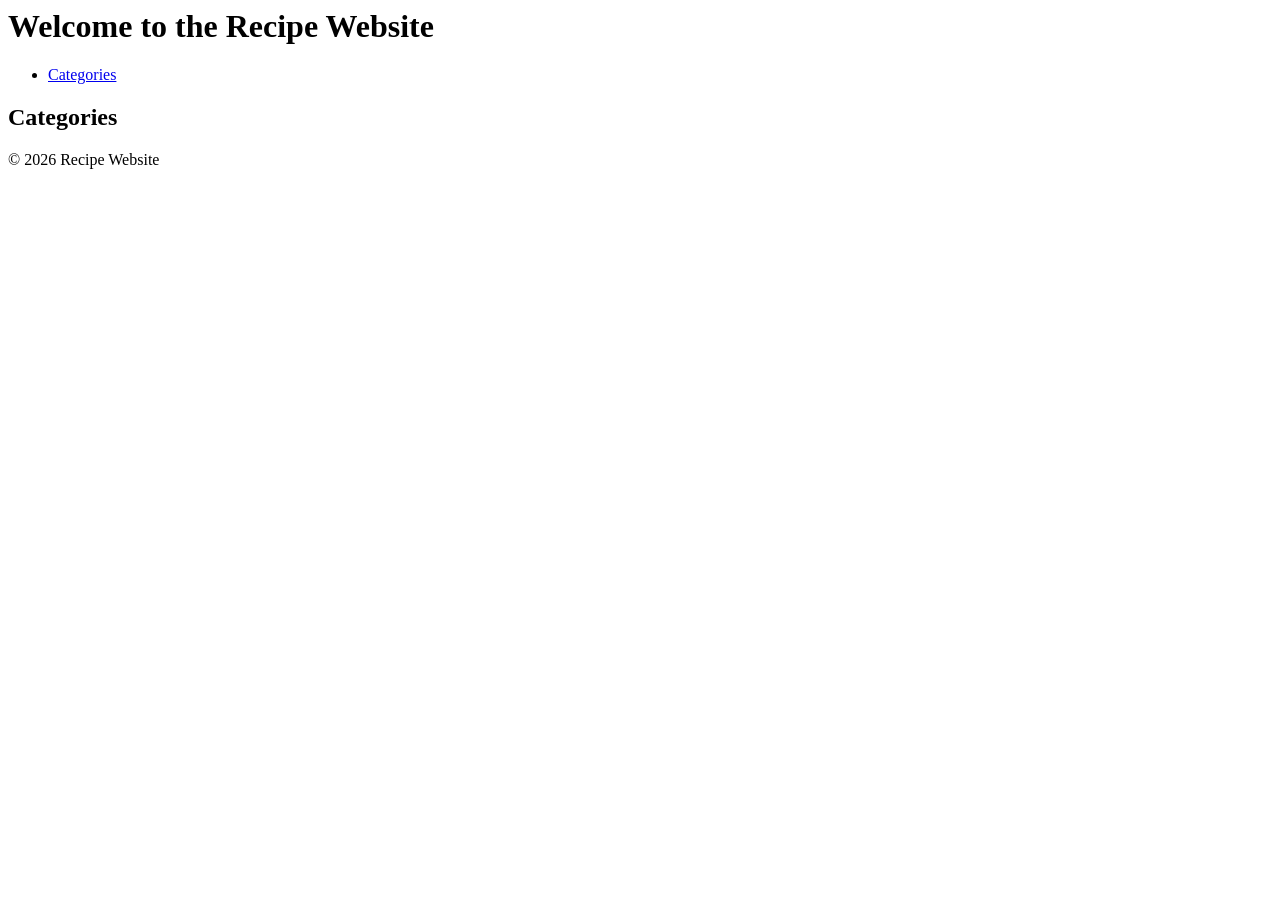
==== index.html @ 7c6abc3e "Add index.html file with basic structure for Recipe Website" ====
<html>
  <head>
    <title>Recipe Website</title>
    <link rel="stylesheet" type="text/css" href="style.css">
  </head>
  <body>
    <header>
      <h1>Welcome to the Recipe Website</h1>
      <ul>
        <li><a href="#categories">Categories</a></li>
      </ul>
    </header>
    <main>
      <div id="categories">
        <h2>Categories</h2>
        <ul id="category-list">
        </ul>
      </div>
      <div id="recipes">
      </div>
    </main>
    <footer>
      <p>&copy; 2026 Recipe Website</p>
    </footer>
    <script src="app.js"></script>
  </body>
</html>
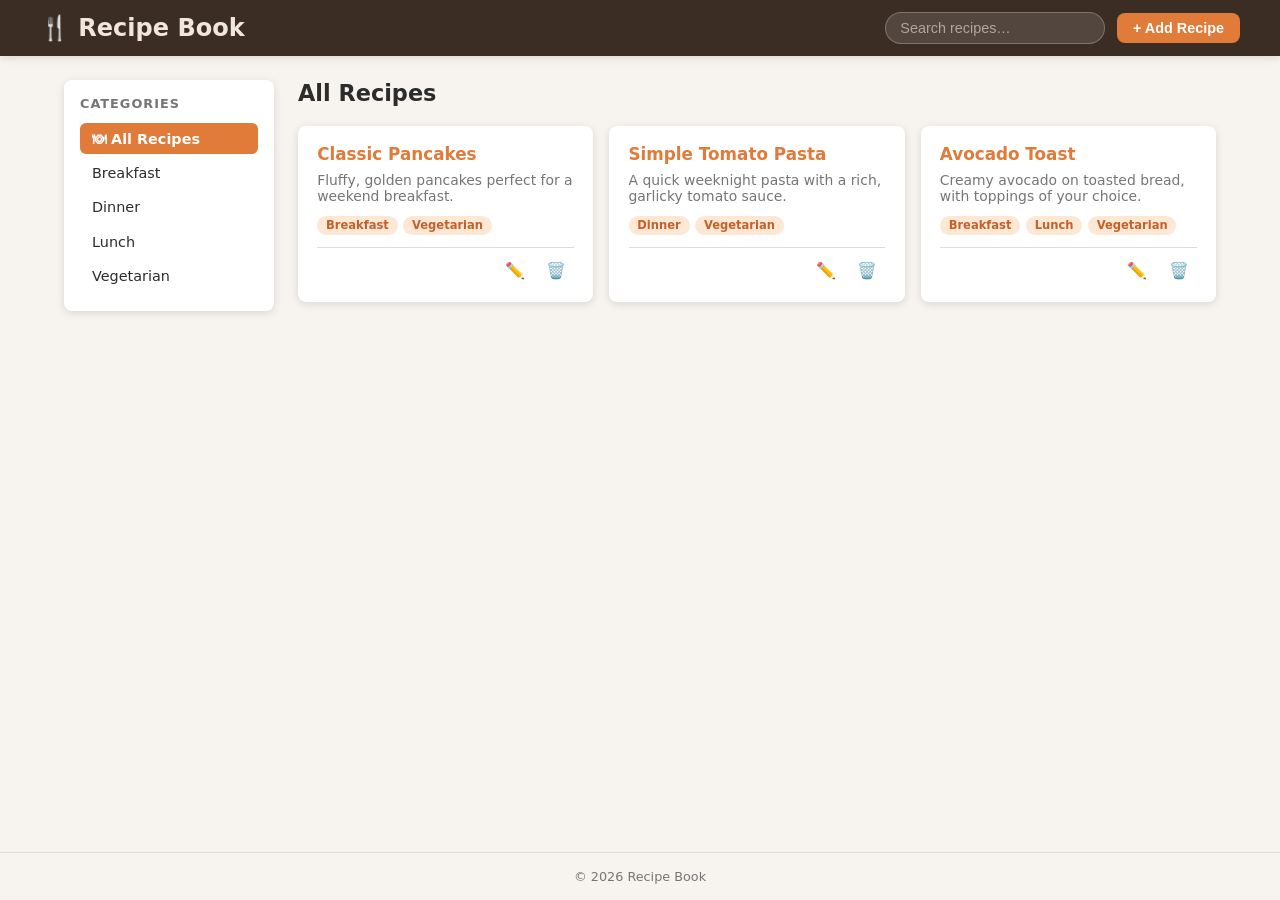
==== commit 94882068: "Implement recipe website with CRUD, categories, search, and local storage Co-authored-by: victormara" ====
--- a/index.html
+++ b/index.html
@@ -1,27 +1,108 @@
-<html>
+<!DOCTYPE html>
+<html lang="en">
   <head>
+    <meta charset="UTF-8" />
+    <meta name="viewport" content="width=device-width, initial-scale=1.0" />
     <title>Recipe Website</title>
-    <link rel="stylesheet" type="text/css" href="style.css">
+    <link rel="stylesheet" type="text/css" href="style.css" />
   </head>
   <body>
     <header>
-      <h1>Welcome to the Recipe Website</h1>
-      <ul>
-        <li><a href="#categories">Categories</a></li>
-      </ul>
+      <div class="header-content">
+        <h1>🍴 Recipe Book</h1>
+        <div class="header-actions">
+          <div class="search-wrapper">
+            <input
+              type="search"
+              id="search-input"
+              placeholder="Search recipes…"
+              aria-label="Search recipes"
+            />
+          </div>
+          <button id="btn-add-recipe" class="btn btn-primary">+ Add Recipe</button>
+        </div>
+      </div>
     </header>
-    <main>
-      <div id="categories">
+
+    <div class="layout">
+      <!-- Sidebar: categories -->
+      <aside id="sidebar">
         <h2>Categories</h2>
-        <ul id="category-list">
-        </ul>
+        <ul id="category-list" role="list"></ul>
+      </aside>
+
+      <!-- Main content area -->
+      <main id="main-content">
+        <!-- Recipe list view -->
+        <section id="view-list" class="view active">
+          <div class="view-header">
+            <h2 id="list-heading">All Recipes</h2>
+          </div>
+          <div id="recipe-cards" class="recipe-grid"></div>
+          <p id="no-recipes-msg" class="empty-msg hidden">No recipes found.</p>
+        </section>
+
+        <!-- Recipe detail view -->
+        <section id="view-detail" class="view hidden">
+          <button class="btn btn-back" id="btn-back">← Back</button>
+          <article id="recipe-detail"></article>
+        </section>
+      </main>
+    </div>
+
+    <!-- Add / Edit Recipe Modal -->
+    <div id="modal-overlay" class="modal-overlay hidden" role="dialog" aria-modal="true" aria-labelledby="modal-title">
+      <div class="modal">
+        <h2 id="modal-title">Add Recipe</h2>
+        <form id="recipe-form" novalidate>
+          <input type="hidden" id="form-id" />
+
+          <label for="form-title">Title <span class="required">*</span></label>
+          <input type="text" id="form-title" placeholder="Recipe title" required />
+
+          <label for="form-description">Description</label>
+          <textarea id="form-description" rows="3" placeholder="A short description of the recipe"></textarea>
+
+          <label for="form-categories">Categories <span class="required">*</span> <small>(comma-separated)</small></label>
+          <input type="text" id="form-categories" placeholder="e.g. Breakfast, Vegetarian" required />
+
+          <label>Ingredients <span class="required">*</span></label>
+          <div id="ingredients-list" class="dynamic-list"></div>
+          <button type="button" class="btn btn-secondary" id="btn-add-ingredient">+ Add Ingredient</button>
+
+          <label>Steps <span class="required">*</span></label>
+          <div id="steps-list" class="dynamic-list"></div>
+          <button type="button" class="btn btn-secondary" id="btn-add-step">+ Add Step</button>
+
+          <label>Links <small>(optional)</small></label>
+          <div id="links-list" class="dynamic-list"></div>
+          <button type="button" class="btn btn-secondary" id="btn-add-link">+ Add Link</button>
+
+          <p id="form-error" class="form-error hidden" role="alert"></p>
+          <div class="form-actions">
+            <button type="submit" class="btn btn-primary" id="btn-save">Save Recipe</button>
+            <button type="button" class="btn btn-ghost" id="btn-cancel">Cancel</button>
+          </div>
+        </form>
       </div>
-      <div id="recipes">
+    </div>
+
+    <!-- Delete confirmation modal -->
+    <div id="delete-overlay" class="modal-overlay hidden" role="dialog" aria-modal="true" aria-labelledby="delete-title">
+      <div class="modal modal-sm">
+        <h2 id="delete-title">Delete Recipe</h2>
+        <p>Are you sure you want to delete <strong id="delete-recipe-name"></strong>? This cannot be undone.</p>
+        <div class="form-actions">
+          <button class="btn btn-danger" id="btn-confirm-delete">Delete</button>
+          <button class="btn btn-ghost" id="btn-cancel-delete">Cancel</button>
+        </div>
       </div>
-    </main>
+    </div>
+
     <footer>
-      <p>&copy; 2026 Recipe Website</p>
+      <p>&copy; 2026 Recipe Book</p>
     </footer>
+
     <script src="app.js"></script>
   </body>
 </html>
--- a/style.css
+++ b/style.css
@@ -0,0 +1,402 @@
+/* ── Reset & base ─────────────────────────────────── */
+*, *::before, *::after { box-sizing: border-box; margin: 0; padding: 0; }
+
+:root {
+  --clr-primary:    #e07b39;
+  --clr-primary-dk: #c4612a;
+  --clr-danger:     #d9534f;
+  --clr-danger-dk:  #b52b27;
+  --clr-surface:    #ffffff;
+  --clr-bg:         #f7f4f0;
+  --clr-sidebar:    #3b2d24;
+  --clr-sidebar-tx: #f0e6db;
+  --clr-text:       #2c2c2c;
+  --clr-muted:      #757575;
+  --clr-border:     #ddd;
+  --radius:         8px;
+  --shadow:         0 2px 8px rgba(0,0,0,.12);
+  --transition:     .18s ease;
+}
+
+html { scroll-behavior: smooth; }
+
+body {
+  font-family: 'Segoe UI', system-ui, -apple-system, sans-serif;
+  background: var(--clr-bg);
+  color: var(--clr-text);
+  min-height: 100vh;
+  display: flex;
+  flex-direction: column;
+}
+
+/* ── Header ───────────────────────────────────────── */
+header {
+  background: var(--clr-sidebar);
+  color: var(--clr-sidebar-tx);
+  padding: .75rem 1.5rem;
+  box-shadow: var(--shadow);
+  position: sticky;
+  top: 0;
+  z-index: 100;
+}
+
+.header-content {
+  max-width: 1200px;
+  margin: 0 auto;
+  display: flex;
+  align-items: center;
+  gap: 1rem;
+  flex-wrap: wrap;
+}
+
+header h1 {
+  font-size: 1.5rem;
+  font-weight: 700;
+  white-space: nowrap;
+}
+
+.header-actions {
+  display: flex;
+  align-items: center;
+  gap: .75rem;
+  margin-left: auto;
+  flex-wrap: wrap;
+}
+
+/* ── Search ───────────────────────────────────────── */
+.search-wrapper { position: relative; }
+
+#search-input {
+  padding: .45rem .9rem;
+  border: 1px solid rgba(255,255,255,.25);
+  border-radius: 20px;
+  background: rgba(255,255,255,.12);
+  color: var(--clr-sidebar-tx);
+  font-size: .9rem;
+  width: 220px;
+  transition: var(--transition);
+  outline: none;
+}
+#search-input::placeholder { color: rgba(240,230,219,.6); }
+#search-input:focus {
+  background: rgba(255,255,255,.22);
+  border-color: rgba(255,255,255,.5);
+  width: 270px;
+}
+
+/* ── Buttons ──────────────────────────────────────── */
+.btn {
+  display: inline-flex;
+  align-items: center;
+  gap: .35rem;
+  padding: .45rem 1rem;
+  border: none;
+  border-radius: var(--radius);
+  font-size: .9rem;
+  font-weight: 600;
+  cursor: pointer;
+  transition: var(--transition);
+  white-space: nowrap;
+  text-decoration: none;
+}
+.btn-primary  { background: var(--clr-primary);  color: #fff; }
+.btn-primary:hover  { background: var(--clr-primary-dk); }
+.btn-secondary { background: transparent; color: var(--clr-primary); border: 1px solid var(--clr-primary); }
+.btn-secondary:hover { background: var(--clr-primary); color: #fff; }
+.btn-ghost  { background: transparent; color: var(--clr-muted); }
+.btn-ghost:hover  { background: #eee; }
+.btn-danger { background: var(--clr-danger); color: #fff; }
+.btn-danger:hover { background: var(--clr-danger-dk); }
+.btn-icon   { background: transparent; border: none; padding: .3rem .5rem; border-radius: 4px; cursor: pointer; font-size: 1rem; }
+.btn-icon:hover { background: #eee; }
+.btn-back   { background: transparent; color: var(--clr-primary); border: none; font-weight: 600; padding: .4rem 0; cursor: pointer; font-size: .95rem; margin-bottom: 1rem; }
+.btn-back:hover { color: var(--clr-primary-dk); }
+
+/* ── Layout ───────────────────────────────────────── */
+.layout {
+  display: flex;
+  flex: 1;
+  max-width: 1200px;
+  width: 100%;
+  margin: 0 auto;
+  padding: 1.5rem;
+  gap: 1.5rem;
+  align-items: flex-start;
+}
+
+/* ── Sidebar ──────────────────────────────────────── */
+#sidebar {
+  width: 210px;
+  flex-shrink: 0;
+  background: var(--clr-surface);
+  border-radius: var(--radius);
+  box-shadow: var(--shadow);
+  padding: 1rem;
+  position: sticky;
+  top: 72px;
+}
+
+#sidebar h2 {
+  font-size: .8rem;
+  text-transform: uppercase;
+  letter-spacing: .08em;
+  color: var(--clr-muted);
+  margin-bottom: .75rem;
+}
+
+#category-list { list-style: none; }
+
+#category-list li {
+  margin-bottom: .25rem;
+}
+
+#category-list li a {
+  display: block;
+  padding: .45rem .75rem;
+  border-radius: 6px;
+  text-decoration: none;
+  color: var(--clr-text);
+  font-size: .9rem;
+  transition: var(--transition);
+}
+#category-list li a:hover { background: var(--clr-bg); color: var(--clr-primary); }
+#category-list li a.active {
+  background: var(--clr-primary);
+  color: #fff;
+  font-weight: 600;
+}
+
+/* ── Main / views ─────────────────────────────────── */
+#main-content { flex: 1; min-width: 0; }
+
+.view { display: none; }
+.view.active { display: block; }
+.view.hidden { display: none; }
+
+.view-header {
+  display: flex;
+  align-items: center;
+  gap: 1rem;
+  margin-bottom: 1.25rem;
+}
+
+.view-header h2 { font-size: 1.4rem; }
+
+/* ── Recipe grid ──────────────────────────────────── */
+.recipe-grid {
+  display: grid;
+  grid-template-columns: repeat(auto-fill, minmax(240px, 1fr));
+  gap: 1rem;
+}
+
+.recipe-card {
+  background: var(--clr-surface);
+  border-radius: var(--radius);
+  box-shadow: var(--shadow);
+  padding: 1.1rem 1.2rem;
+  cursor: pointer;
+  transition: var(--transition);
+  display: flex;
+  flex-direction: column;
+  gap: .5rem;
+}
+.recipe-card:hover { transform: translateY(-2px); box-shadow: 0 4px 14px rgba(0,0,0,.15); }
+
+.recipe-card h3 { font-size: 1.05rem; color: var(--clr-primary); }
+.recipe-card p  { font-size: .87rem; color: var(--clr-muted); flex: 1; }
+
+.card-tags {
+  display: flex;
+  flex-wrap: wrap;
+  gap: .35rem;
+  margin-top: .25rem;
+}
+
+.tag {
+  background: #fde8d6;
+  color: var(--clr-primary-dk);
+  font-size: .72rem;
+  font-weight: 600;
+  border-radius: 20px;
+  padding: .15rem .55rem;
+  text-transform: capitalize;
+}
+
+.card-actions {
+  display: flex;
+  gap: .35rem;
+  justify-content: flex-end;
+  margin-top: .25rem;
+  border-top: 1px solid var(--clr-border);
+  padding-top: .5rem;
+}
+
+/* ── Recipe detail ────────────────────────────────── */
+#recipe-detail {
+  background: var(--clr-surface);
+  border-radius: var(--radius);
+  box-shadow: var(--shadow);
+  padding: 2rem;
+}
+
+#recipe-detail h2 { font-size: 1.8rem; color: var(--clr-primary); margin-bottom: .5rem; }
+
+.detail-meta {
+  display: flex;
+  flex-wrap: wrap;
+  gap: .4rem;
+  margin-bottom: 1.25rem;
+  align-items: center;
+}
+
+.detail-actions {
+  display: flex;
+  gap: .5rem;
+  margin-bottom: 1.5rem;
+}
+
+#recipe-detail section { margin-bottom: 1.5rem; }
+#recipe-detail section h3 { font-size: 1.1rem; margin-bottom: .6rem; border-bottom: 2px solid var(--clr-bg); padding-bottom: .3rem; }
+
+#recipe-detail ul, #recipe-detail ol { padding-left: 1.5rem; }
+#recipe-detail li { margin-bottom: .4rem; line-height: 1.5; }
+
+.detail-links a {
+  display: inline-flex;
+  align-items: center;
+  gap: .3rem;
+  color: var(--clr-primary);
+  text-decoration: none;
+  font-size: .9rem;
+  margin-right: .5rem;
+  margin-bottom: .35rem;
+}
+.detail-links a:hover { text-decoration: underline; }
+
+/* ── Empty / utility ──────────────────────────────── */
+.empty-msg {
+  color: var(--clr-muted);
+  font-style: italic;
+  text-align: center;
+  padding: 2rem 0;
+}
+.hidden { display: none !important; }
+.required { color: var(--clr-danger); }
+
+/* ── Modal ────────────────────────────────────────── */
+.modal-overlay {
+  position: fixed;
+  inset: 0;
+  background: rgba(0,0,0,.45);
+  display: flex;
+  align-items: flex-start;
+  justify-content: center;
+  padding: 2rem 1rem;
+  z-index: 200;
+  overflow-y: auto;
+}
+
+.modal {
+  background: var(--clr-surface);
+  border-radius: var(--radius);
+  box-shadow: 0 8px 30px rgba(0,0,0,.25);
+  padding: 2rem;
+  width: 100%;
+  max-width: 560px;
+}
+.modal-sm { max-width: 400px; }
+
+.modal h2 { margin-bottom: 1.25rem; font-size: 1.3rem; }
+
+/* ── Form ─────────────────────────────────────────── */
+#recipe-form label {
+  display: block;
+  font-size: .85rem;
+  font-weight: 600;
+  margin-top: 1rem;
+  margin-bottom: .3rem;
+  color: var(--clr-text);
+}
+#recipe-form label small { font-weight: 400; color: var(--clr-muted); }
+
+#recipe-form input[type="text"],
+#recipe-form textarea {
+  width: 100%;
+  padding: .5rem .75rem;
+  border: 1px solid var(--clr-border);
+  border-radius: var(--radius);
+  font-size: .9rem;
+  font-family: inherit;
+  transition: var(--transition);
+  outline: none;
+}
+#recipe-form input[type="text"]:focus,
+#recipe-form textarea:focus {
+  border-color: var(--clr-primary);
+  box-shadow: 0 0 0 2px rgba(224,123,57,.2);
+}
+
+.dynamic-list { display: flex; flex-direction: column; gap: .45rem; margin-bottom: .5rem; }
+
+.dynamic-item {
+  display: flex;
+  gap: .4rem;
+  align-items: flex-start;
+}
+
+.dynamic-item input[type="text"] {
+  flex: 1;
+  padding: .4rem .65rem;
+  border: 1px solid var(--clr-border);
+  border-radius: var(--radius);
+  font-size: .88rem;
+  font-family: inherit;
+  outline: none;
+}
+.dynamic-item input[type="text"]:focus { border-color: var(--clr-primary); }
+
+.dynamic-item select {
+  padding: .4rem .5rem;
+  border: 1px solid var(--clr-border);
+  border-radius: var(--radius);
+  font-size: .88rem;
+  outline: none;
+  background: #fff;
+}
+
+.form-error {
+  color: var(--clr-danger);
+  font-size: .87rem;
+  margin-top: .75rem;
+  padding: .4rem .75rem;
+  background: #fde8e8;
+  border-radius: var(--radius);
+  border: 1px solid var(--clr-danger);
+}
+
+.form-actions {
+  display: flex;
+  gap: .75rem;
+  margin-top: 1.5rem;
+  justify-content: flex-end;
+}
+
+/* ── Footer ───────────────────────────────────────── */
+footer {
+  text-align: center;
+  padding: 1rem;
+  font-size: .8rem;
+  color: var(--clr-muted);
+  border-top: 1px solid var(--clr-border);
+}
+
+/* ── Responsive ───────────────────────────────────── */
+@media (max-width: 700px) {
+  .layout { flex-direction: column; padding: 1rem; }
+  #sidebar { width: 100%; position: static; }
+  #category-list { display: flex; flex-wrap: wrap; gap: .4rem; }
+  #category-list li { margin-bottom: 0; }
+  .header-content { flex-direction: column; align-items: flex-start; }
+  .header-actions { width: 100%; }
+  #search-input, #search-input:focus { width: 100%; }
+}
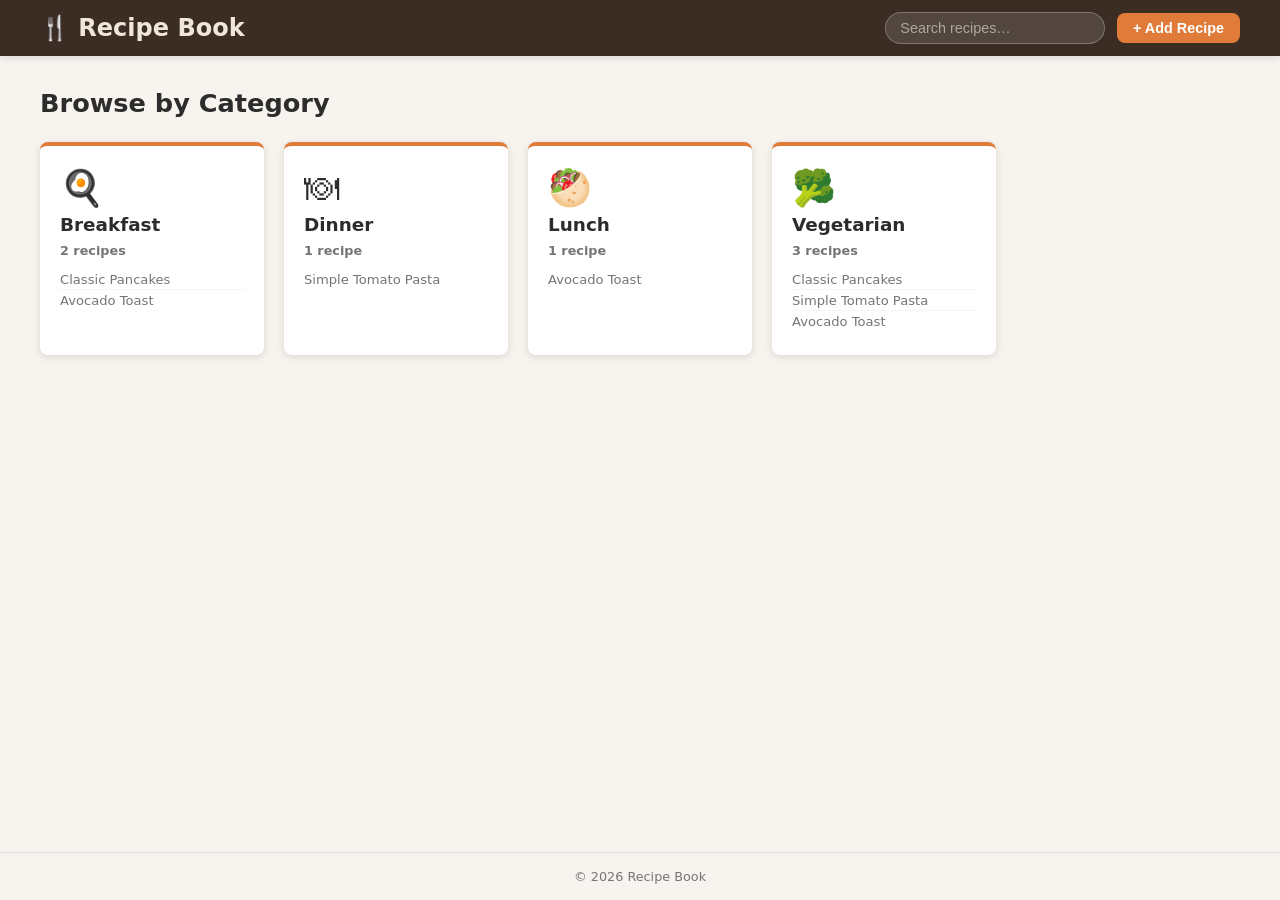
==== commit 4e2d34cd: "Redesign home page as category selection grid; sidebar shown after category pick Co-authored-by: vic" ====
--- a/index.html
+++ b/index.html
@@ -24,7 +24,17 @@
       </div>
     </header>
 
-    <div class="layout">
+    <!-- Categories home (default landing view) -->
+    <section id="view-categories-home">
+      <div class="categories-home-inner">
+        <h2>Browse by Category</h2>
+        <div id="category-cards-grid" class="category-home-grid"></div>
+        <p id="no-categories-msg" class="empty-msg hidden">No categories yet. Add a recipe to get started!</p>
+      </div>
+    </section>
+
+    <!-- Recipe browser (shown after a category is selected) -->
+    <div class="layout hidden" id="recipe-browser">
       <!-- Sidebar: categories -->
       <aside id="sidebar">
         <h2>Categories</h2>
--- a/style.css
+++ b/style.css
@@ -112,6 +112,58 @@
 .btn-back   { background: transparent; color: var(--clr-primary); border: none; font-weight: 600; padding: .4rem 0; cursor: pointer; font-size: .95rem; margin-bottom: 1rem; }
 .btn-back:hover { color: var(--clr-primary-dk); }
 
+/* ── Categories home ─────────────────────────────── */
+#view-categories-home {
+  flex: 1;
+  padding: 2rem 1.5rem;
+}
+
+.categories-home-inner {
+  max-width: 1200px;
+  margin: 0 auto;
+}
+
+.categories-home-inner h2 {
+  font-size: 1.6rem;
+  margin-bottom: 1.5rem;
+}
+
+.category-home-grid {
+  display: grid;
+  grid-template-columns: repeat(auto-fill, minmax(200px, 1fr));
+  gap: 1.25rem;
+}
+
+.category-home-card {
+  background: var(--clr-surface);
+  border-radius: var(--radius);
+  box-shadow: var(--shadow);
+  padding: 1.5rem 1.25rem;
+  cursor: pointer;
+  transition: var(--transition);
+  display: flex;
+  flex-direction: column;
+  gap: .5rem;
+  border-top: 4px solid var(--clr-primary);
+}
+.category-home-card:hover { transform: translateY(-3px); box-shadow: 0 6px 18px rgba(0,0,0,.16); }
+
+.cat-emoji { font-size: 2.2rem; line-height: 1; }
+.category-home-card h3 { font-size: 1.15rem; font-weight: 700; }
+.cat-count { font-size: .8rem; color: var(--clr-muted); font-weight: 600; }
+
+.cat-preview { list-style: none; margin-top: .25rem; }
+.cat-preview li {
+  font-size: .82rem;
+  color: var(--clr-muted);
+  padding: .15rem 0;
+  border-bottom: 1px solid var(--clr-bg);
+  white-space: nowrap;
+  overflow: hidden;
+  text-overflow: ellipsis;
+}
+.cat-preview li:last-child { border-bottom: none; }
+
 /* ── Layout ───────────────────────────────────────── */
 .layout {
   display: flex;
@@ -392,6 +444,7 @@
 
 /* ── Responsive ───────────────────────────────────── */
 @media (max-width: 700px) {
+  #view-categories-home { padding: 1rem; }
   .layout { flex-direction: column; padding: 1rem; }
   #sidebar { width: 100%; position: static; }
   #category-list { display: flex; flex-wrap: wrap; gap: .4rem; }
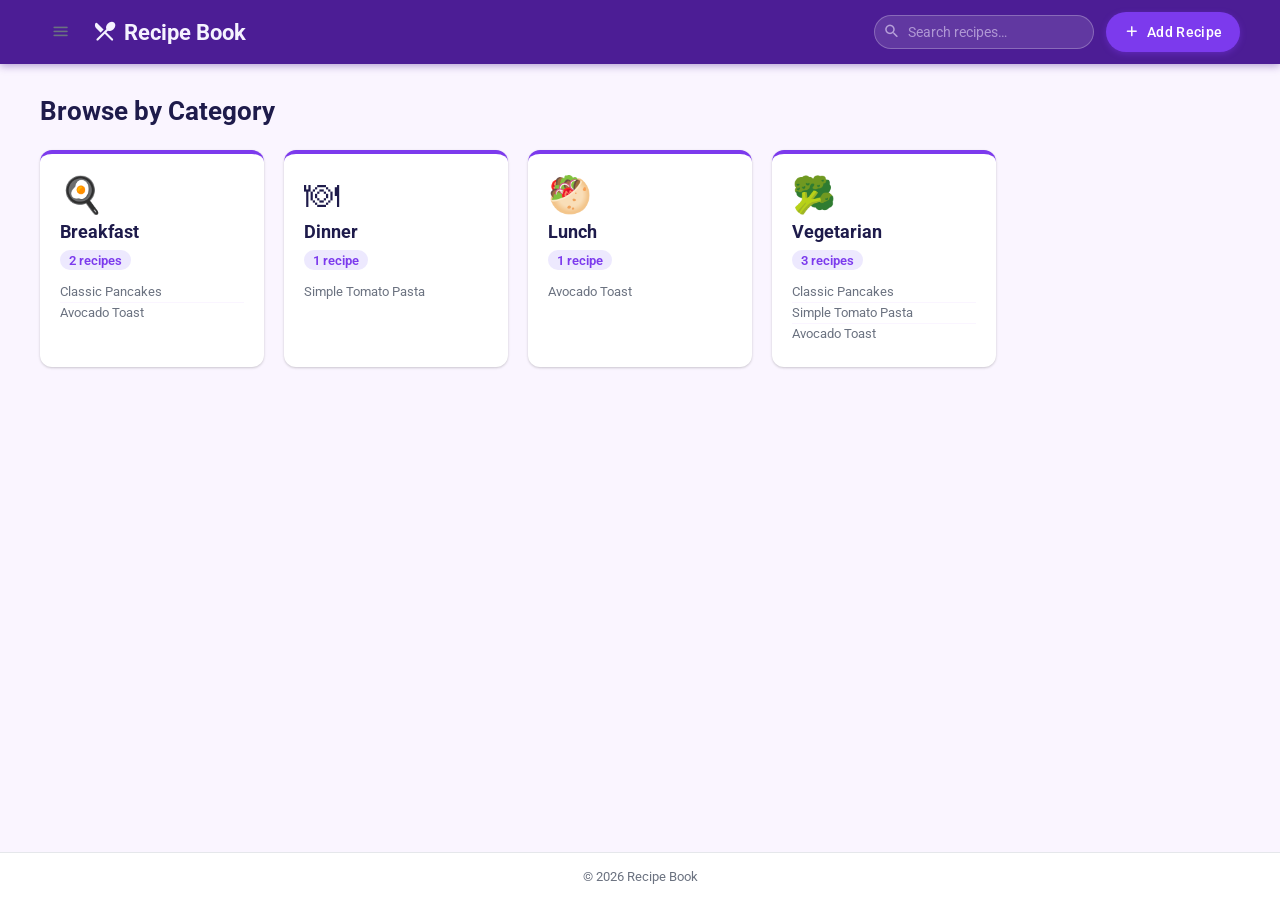
==== commit 6beb92a6: "Add purple/pink Material Design theme, mobile drawer, and FAB Co-authored-by: victormarante <4180297" ====
--- a/index.html
+++ b/index.html
@@ -3,15 +3,27 @@
   <head>
     <meta charset="UTF-8" />
     <meta name="viewport" content="width=device-width, initial-scale=1.0" />
+    <meta name="theme-color" content="#6d28d9" />
     <title>Recipe Website</title>
+    <link rel="preconnect" href="https://fonts.googleapis.com">
+    <link rel="preconnect" href="https://fonts.gstatic.com" crossorigin>
+    <link href="https://fonts.googleapis.com/css2?family=Roboto:wght@300;400;500;700&display=swap" rel="stylesheet">
+    <link href="https://fonts.googleapis.com/icon?family=Material+Icons+Round" rel="stylesheet">
     <link rel="stylesheet" type="text/css" href="style.css" />
   </head>
   <body>
     <header>
       <div class="header-content">
-        <h1>🍴 Recipe Book</h1>
+        <button class="btn-icon menu-toggle" id="btn-menu-toggle" aria-label="Toggle menu" title="Menu">
+          <span class="material-icons-round">menu</span>
+        </button>
+        <h1>
+          <span class="material-icons-round">restaurant_menu</span>
+          Recipe Book
+        </h1>
         <div class="header-actions">
           <div class="search-wrapper">
+            <span class="material-icons-round search-icon">search</span>
             <input
               type="search"
               id="search-input"
@@ -19,10 +31,16 @@
               aria-label="Search recipes"
             />
           </div>
-          <button id="btn-add-recipe" class="btn btn-primary">+ Add Recipe</button>
+          <button id="btn-add-recipe" class="btn btn-primary">
+            <span class="material-icons-round">add</span>
+            <span class="btn-label">Add Recipe</span>
+          </button>
         </div>
       </div>
     </header>
+
+    <!-- Sidebar drawer overlay for mobile -->
+    <div id="drawer-overlay" class="drawer-overlay hidden"></div>
 
     <!-- Categories home (default landing view) -->
     <section id="view-categories-home">
@@ -54,11 +72,19 @@
 
         <!-- Recipe detail view -->
         <section id="view-detail" class="view hidden">
-          <button class="btn btn-back" id="btn-back">← Back</button>
+          <button class="btn btn-back" id="btn-back">
+            <span class="material-icons-round">arrow_back</span>
+            Back
+          </button>
           <article id="recipe-detail"></article>
         </section>
       </main>
     </div>
+
+    <!-- Floating Action Button (mobile) -->
+    <button id="fab-add" class="fab" aria-label="Add Recipe" title="Add Recipe">
+      <span class="material-icons-round">add</span>
+    </button>
 
     <!-- Add / Edit Recipe Modal -->
     <div id="modal-overlay" class="modal-overlay hidden" role="dialog" aria-modal="true" aria-labelledby="modal-title">
@@ -78,19 +104,27 @@
 
           <label>Ingredients <span class="required">*</span></label>
           <div id="ingredients-list" class="dynamic-list"></div>
-          <button type="button" class="btn btn-secondary" id="btn-add-ingredient">+ Add Ingredient</button>
+          <button type="button" class="btn btn-secondary" id="btn-add-ingredient">
+            <span class="material-icons-round">add</span> Add Ingredient
+          </button>
 
           <label>Steps <span class="required">*</span></label>
           <div id="steps-list" class="dynamic-list"></div>
-          <button type="button" class="btn btn-secondary" id="btn-add-step">+ Add Step</button>
+          <button type="button" class="btn btn-secondary" id="btn-add-step">
+            <span class="material-icons-round">add</span> Add Step
+          </button>
 
           <label>Links <small>(optional)</small></label>
           <div id="links-list" class="dynamic-list"></div>
-          <button type="button" class="btn btn-secondary" id="btn-add-link">+ Add Link</button>
+          <button type="button" class="btn btn-secondary" id="btn-add-link">
+            <span class="material-icons-round">add_link</span> Add Link
+          </button>
 
           <p id="form-error" class="form-error hidden" role="alert"></p>
           <div class="form-actions">
-            <button type="submit" class="btn btn-primary" id="btn-save">Save Recipe</button>
+            <button type="submit" class="btn btn-primary" id="btn-save">
+              <span class="material-icons-round">save</span> Save Recipe
+            </button>
             <button type="button" class="btn btn-ghost" id="btn-cancel">Cancel</button>
           </div>
         </form>
@@ -103,7 +137,9 @@
         <h2 id="delete-title">Delete Recipe</h2>
         <p>Are you sure you want to delete <strong id="delete-recipe-name"></strong>? This cannot be undone.</p>
         <div class="form-actions">
-          <button class="btn btn-danger" id="btn-confirm-delete">Delete</button>
+          <button class="btn btn-danger" id="btn-confirm-delete">
+            <span class="material-icons-round">delete</span> Delete
+          </button>
           <button class="btn btn-ghost" id="btn-cancel-delete">Cancel</button>
         </div>
       </div>
--- a/style.css
+++ b/style.css
@@ -2,26 +2,32 @@
 *, *::before, *::after { box-sizing: border-box; margin: 0; padding: 0; }
 
 :root {
-  --clr-primary:    #e07b39;
-  --clr-primary-dk: #c4612a;
-  --clr-danger:     #d9534f;
-  --clr-danger-dk:  #b52b27;
+  --clr-primary:    #7c3aed;
+  --clr-primary-dk: #6d28d9;
+  --clr-primary-lt: #ede9fe;
+  --clr-accent:     #db2777;
+  --clr-accent-dk:  #be185d;
+  --clr-danger:     #ef4444;
+  --clr-danger-dk:  #dc2626;
   --clr-surface:    #ffffff;
-  --clr-bg:         #f7f4f0;
-  --clr-sidebar:    #3b2d24;
-  --clr-sidebar-tx: #f0e6db;
-  --clr-text:       #2c2c2c;
-  --clr-muted:      #757575;
-  --clr-border:     #ddd;
-  --radius:         8px;
-  --shadow:         0 2px 8px rgba(0,0,0,.12);
-  --transition:     .18s ease;
+  --clr-bg:         #faf5ff;
+  --clr-sidebar:    #4c1d95;
+  --clr-sidebar-tx: #f5f3ff;
+  --clr-text:       #1e1b4b;
+  --clr-muted:      #6b7280;
+  --clr-border:     #e5e7eb;
+  --radius:         12px;
+  --radius-sm:      8px;
+  --shadow-sm:      0 1px 3px rgba(0,0,0,.12), 0 1px 2px rgba(0,0,0,.08);
+  --shadow-md:      0 4px 6px rgba(0,0,0,.12), 0 2px 4px rgba(0,0,0,.08);
+  --shadow-lg:      0 10px 25px rgba(0,0,0,.15), 0 4px 10px rgba(0,0,0,.10);
+  --transition:     .2s cubic-bezier(.4,0,.2,1);
 }
 
 html { scroll-behavior: smooth; }
 
 body {
-  font-family: 'Segoe UI', system-ui, -apple-system, sans-serif;
+  font-family: 'Roboto', 'Segoe UI', system-ui, -apple-system, sans-serif;
   background: var(--clr-bg);
   color: var(--clr-text);
   min-height: 100vh;
@@ -34,7 +40,7 @@
   background: var(--clr-sidebar);
   color: var(--clr-sidebar-tx);
   padding: .75rem 1.5rem;
-  box-shadow: var(--shadow);
+  box-shadow: 0 2px 8px rgba(76,29,149,.4);
   position: sticky;
   top: 0;
   z-index: 100;
@@ -45,39 +51,72 @@
   margin: 0 auto;
   display: flex;
   align-items: center;
-  gap: 1rem;
-  flex-wrap: wrap;
+  gap: .75rem;
 }
 
 header h1 {
-  font-size: 1.5rem;
+  font-size: 1.4rem;
   font-weight: 700;
   white-space: nowrap;
-}
+  display: flex;
+  align-items: center;
+  gap: .4rem;
+}
+
+header h1 .material-icons-round { font-size: 1.6rem; }
+
+.menu-toggle {
+  display: none;
+  color: var(--clr-sidebar-tx);
+  background: transparent;
+  border: none;
+  padding: .4rem;
+  border-radius: 50%;
+  cursor: pointer;
+  transition: var(--transition);
+  min-width: 40px;
+  min-height: 40px;
+  align-items: center;
+  justify-content: center;
+}
+.menu-toggle:hover { background: rgba(255,255,255,.15); }
+.menu-toggle .material-icons-round { font-size: 1.5rem; }
 
 .header-actions {
   display: flex;
   align-items: center;
   gap: .75rem;
   margin-left: auto;
-  flex-wrap: wrap;
 }
 
 /* ── Search ───────────────────────────────────────── */
-.search-wrapper { position: relative; }
+.search-wrapper {
+  position: relative;
+  display: flex;
+  align-items: center;
+}
+
+.search-icon {
+  position: absolute;
+  left: .6rem;
+  color: rgba(240,230,255,.6);
+  font-size: 1.1rem;
+  pointer-events: none;
+}
 
 #search-input {
-  padding: .45rem .9rem;
+  padding: .45rem .9rem .45rem 2.1rem;
   border: 1px solid rgba(255,255,255,.25);
-  border-radius: 20px;
+  border-radius: 24px;
   background: rgba(255,255,255,.12);
   color: var(--clr-sidebar-tx);
   font-size: .9rem;
+  font-family: inherit;
   width: 220px;
   transition: var(--transition);
   outline: none;
 }
-#search-input::placeholder { color: rgba(240,230,219,.6); }
+#search-input::placeholder { color: rgba(240,230,255,.55); }
 #search-input:focus {
   background: rgba(255,255,255,.22);
   border-color: rgba(255,255,255,.5);
@@ -89,28 +128,83 @@
   display: inline-flex;
   align-items: center;
   gap: .35rem;
-  padding: .45rem 1rem;
+  padding: .5rem 1.1rem;
   border: none;
-  border-radius: var(--radius);
+  border-radius: 24px;
   font-size: .9rem;
-  font-weight: 600;
+  font-weight: 500;
+  font-family: inherit;
   cursor: pointer;
   transition: var(--transition);
   white-space: nowrap;
   text-decoration: none;
-}
-.btn-primary  { background: var(--clr-primary);  color: #fff; }
-.btn-primary:hover  { background: var(--clr-primary-dk); }
-.btn-secondary { background: transparent; color: var(--clr-primary); border: 1px solid var(--clr-primary); }
-.btn-secondary:hover { background: var(--clr-primary); color: #fff; }
+  letter-spacing: .025em;
+  min-height: 40px;
+}
+.btn .material-icons-round { font-size: 1.1rem; }
+.btn-primary  { background: var(--clr-primary);  color: #fff; box-shadow: 0 2px 6px rgba(124,58,237,.4); }
+.btn-primary:hover  { background: var(--clr-primary-dk); box-shadow: 0 4px 12px rgba(124,58,237,.45); }
+.btn-secondary { background: transparent; color: var(--clr-primary); border: 1.5px solid var(--clr-primary); }
+.btn-secondary:hover { background: var(--clr-primary-lt); }
 .btn-ghost  { background: transparent; color: var(--clr-muted); }
-.btn-ghost:hover  { background: #eee; }
-.btn-danger { background: var(--clr-danger); color: #fff; }
+.btn-ghost:hover  { background: rgba(0,0,0,.06); }
+.btn-danger { background: var(--clr-danger); color: #fff; box-shadow: 0 2px 6px rgba(239,68,68,.35); }
 .btn-danger:hover { background: var(--clr-danger-dk); }
-.btn-icon   { background: transparent; border: none; padding: .3rem .5rem; border-radius: 4px; cursor: pointer; font-size: 1rem; }
-.btn-icon:hover { background: #eee; }
-.btn-back   { background: transparent; color: var(--clr-primary); border: none; font-weight: 600; padding: .4rem 0; cursor: pointer; font-size: .95rem; margin-bottom: 1rem; }
-.btn-back:hover { color: var(--clr-primary-dk); }
+.btn-icon {
+  background: transparent;
+  border: none;
+  padding: .5rem;
+  border-radius: 50%;
+  cursor: pointer;
+  display: inline-flex;
+  align-items: center;
+  justify-content: center;
+  transition: var(--transition);
+  min-width: 40px;
+  min-height: 40px;
+}
+.btn-icon:hover { background: rgba(124,58,237,.1); }
+.btn-icon .material-icons-round { font-size: 1.2rem; color: var(--clr-muted); }
+.btn-back {
+  background: transparent;
+  color: var(--clr-primary);
+  border: none;
+  font-weight: 500;
+  font-family: inherit;
+  padding: .4rem .7rem;
+  cursor: pointer;
+  font-size: .95rem;
+  margin-bottom: 1rem;
+  display: inline-flex;
+  align-items: center;
+  gap: .3rem;
+  border-radius: 24px;
+  min-height: 40px;
+  transition: var(--transition);
+}
+.btn-back:hover { background: var(--clr-primary-lt); }
+
+/* ── FAB ──────────────────────────────────────────── */
+.fab {
+  position: fixed;
+  bottom: 1.5rem;
+  right: 1.5rem;
+  width: 56px;
+  height: 56px;
+  border-radius: 50%;
+  background: var(--clr-accent);
+  color: #fff;
+  border: none;
+  cursor: pointer;
+  display: none;
+  align-items: center;
+  justify-content: center;
+  box-shadow: 0 4px 12px rgba(219,39,119,.45);
+  z-index: 90;
+  transition: var(--transition);
+}
+.fab .material-icons-round { font-size: 1.6rem; }
+.fab:hover { background: var(--clr-accent-dk); box-shadow: 0 6px 20px rgba(219,39,119,.55); transform: scale(1.05); }
 
 /* ── Categories home ─────────────────────────────── */
 #view-categories-home {
@@ -125,6 +219,7 @@
 
 .categories-home-inner h2 {
   font-size: 1.6rem;
+  font-weight: 700;
   margin-bottom: 1.5rem;
 }
 
@@ -137,7 +232,7 @@
 .category-home-card {
   background: var(--clr-surface);
   border-radius: var(--radius);
-  box-shadow: var(--shadow);
+  box-shadow: var(--shadow-sm);
   padding: 1.5rem 1.25rem;
   cursor: pointer;
   transition: var(--transition);
@@ -145,12 +240,31 @@
   flex-direction: column;
   gap: .5rem;
   border-top: 4px solid var(--clr-primary);
-}
-.category-home-card:hover { transform: translateY(-3px); box-shadow: 0 6px 18px rgba(0,0,0,.16); }
+  position: relative;
+  overflow: hidden;
+}
+.category-home-card::before {
+  content: '';
+  position: absolute;
+  inset: 0;
+  background: linear-gradient(135deg, var(--clr-primary-lt) 0%, transparent 60%);
+  opacity: 0;
+  transition: var(--transition);
+}
+.category-home-card:hover { transform: translateY(-4px); box-shadow: var(--shadow-lg); }
+.category-home-card:hover::before { opacity: 1; }
 
 .cat-emoji { font-size: 2.2rem; line-height: 1; }
 .category-home-card h3 { font-size: 1.15rem; font-weight: 700; }
-.cat-count { font-size: .8rem; color: var(--clr-muted); font-weight: 600; }
+.cat-count {
+  font-size: .8rem;
+  color: var(--clr-primary);
+  font-weight: 600;
+  background: var(--clr-primary-lt);
+  padding: .15rem .55rem;
+  border-radius: 20px;
+  width: fit-content;
+}
 
 .cat-preview { list-style: none; margin-top: .25rem; }
 .cat-preview li {
@@ -178,44 +292,51 @@
 
 /* ── Sidebar ──────────────────────────────────────── */
 #sidebar {
-  width: 210px;
+  width: 220px;
   flex-shrink: 0;
   background: var(--clr-surface);
   border-radius: var(--radius);
-  box-shadow: var(--shadow);
+  box-shadow: var(--shadow-sm);
   padding: 1rem;
   position: sticky;
   top: 72px;
 }
 
 #sidebar h2 {
-  font-size: .8rem;
+  font-size: .75rem;
   text-transform: uppercase;
-  letter-spacing: .08em;
+  letter-spacing: .1em;
   color: var(--clr-muted);
   margin-bottom: .75rem;
+  font-weight: 700;
 }
 
 #category-list { list-style: none; }
 
-#category-list li {
-  margin-bottom: .25rem;
-}
+#category-list li { margin-bottom: .25rem; }
 
 #category-list li a {
   display: block;
-  padding: .45rem .75rem;
-  border-radius: 6px;
+  padding: .55rem .85rem;
+  border-radius: 24px;
   text-decoration: none;
   color: var(--clr-text);
   font-size: .9rem;
   transition: var(--transition);
 }
-#category-list li a:hover { background: var(--clr-bg); color: var(--clr-primary); }
+#category-list li a:hover { background: var(--clr-primary-lt); color: var(--clr-primary); }
 #category-list li a.active {
   background: var(--clr-primary);
   color: #fff;
-  font-weight: 600;
+  font-weight: 500;
+}
+
+/* ── Drawer overlay (mobile) ─────────────────────── */
+.drawer-overlay {
+  position: fixed;
+  inset: 0;
+  background: rgba(0,0,0,.4);
+  z-index: 150;
 }
 
 /* ── Main / views ─────────────────────────────────── */
@@ -232,7 +353,7 @@
   margin-bottom: 1.25rem;
 }
 
-.view-header h2 { font-size: 1.4rem; }
+.view-header h2 { font-size: 1.4rem; font-weight: 700; }
 
 /* ── Recipe grid ──────────────────────────────────── */
 .recipe-grid {
@@ -244,18 +365,19 @@
 .recipe-card {
   background: var(--clr-surface);
   border-radius: var(--radius);
-  box-shadow: var(--shadow);
+  box-shadow: var(--shadow-sm);
   padding: 1.1rem 1.2rem;
   cursor: pointer;
   transition: var(--transition);
   display: flex;
   flex-direction: column;
   gap: .5rem;
-}
-.recipe-card:hover { transform: translateY(-2px); box-shadow: 0 4px 14px rgba(0,0,0,.15); }
-
-.recipe-card h3 { font-size: 1.05rem; color: var(--clr-primary); }
-.recipe-card p  { font-size: .87rem; color: var(--clr-muted); flex: 1; }
+  border-left: 4px solid var(--clr-primary);
+}
+.recipe-card:hover { transform: translateY(-2px); box-shadow: var(--shadow-md); }
+
+.recipe-card h3 { font-size: 1.05rem; color: var(--clr-primary); font-weight: 700; }
+.recipe-card p  { font-size: .87rem; color: var(--clr-muted); flex: 1; line-height: 1.5; }
 
 .card-tags {
   display: flex;
@@ -265,12 +387,12 @@
 }
 
 .tag {
-  background: #fde8d6;
+  background: var(--clr-primary-lt);
   color: var(--clr-primary-dk);
   font-size: .72rem;
   font-weight: 600;
   border-radius: 20px;
-  padding: .15rem .55rem;
+  padding: .2rem .65rem;
   text-transform: capitalize;
 }
 
@@ -287,11 +409,11 @@
 #recipe-detail {
   background: var(--clr-surface);
   border-radius: var(--radius);
-  box-shadow: var(--shadow);
+  box-shadow: var(--shadow-sm);
   padding: 2rem;
 }
 
-#recipe-detail h2 { font-size: 1.8rem; color: var(--clr-primary); margin-bottom: .5rem; }
+#recipe-detail h2 { font-size: 1.8rem; color: var(--clr-primary); margin-bottom: .5rem; font-weight: 700; }
 
 .detail-meta {
   display: flex;
@@ -305,25 +427,40 @@
   display: flex;
   gap: .5rem;
   margin-bottom: 1.5rem;
+  flex-wrap: wrap;
 }
 
 #recipe-detail section { margin-bottom: 1.5rem; }
-#recipe-detail section h3 { font-size: 1.1rem; margin-bottom: .6rem; border-bottom: 2px solid var(--clr-bg); padding-bottom: .3rem; }
+#recipe-detail section h3 {
+  font-size: .85rem;
+  font-weight: 700;
+  margin-bottom: .6rem;
+  border-bottom: 2px solid var(--clr-primary-lt);
+  padding-bottom: .4rem;
+  color: var(--clr-primary-dk);
+  text-transform: uppercase;
+  letter-spacing: .06em;
+}
 
 #recipe-detail ul, #recipe-detail ol { padding-left: 1.5rem; }
-#recipe-detail li { margin-bottom: .4rem; line-height: 1.5; }
+#recipe-detail li { margin-bottom: .4rem; line-height: 1.6; }
 
 .detail-links a {
   display: inline-flex;
   align-items: center;
-  gap: .3rem;
+  gap: .35rem;
   color: var(--clr-primary);
   text-decoration: none;
   font-size: .9rem;
   margin-right: .5rem;
   margin-bottom: .35rem;
-}
-.detail-links a:hover { text-decoration: underline; }
+  padding: .35rem .75rem;
+  border-radius: 24px;
+  background: var(--clr-primary-lt);
+  transition: var(--transition);
+}
+.detail-links a:hover { background: var(--clr-primary); color: #fff; }
+.detail-links a .material-icons-round { font-size: 1rem; }
 
 /* ── Empty / utility ──────────────────────────────── */
 .empty-msg {
@@ -339,7 +476,7 @@
 .modal-overlay {
   position: fixed;
   inset: 0;
-  background: rgba(0,0,0,.45);
+  background: rgba(0,0,0,.5);
   display: flex;
   align-items: flex-start;
   justify-content: center;
@@ -351,22 +488,22 @@
 .modal {
   background: var(--clr-surface);
   border-radius: var(--radius);
-  box-shadow: 0 8px 30px rgba(0,0,0,.25);
+  box-shadow: 0 20px 60px rgba(0,0,0,.3);
   padding: 2rem;
   width: 100%;
   max-width: 560px;
 }
 .modal-sm { max-width: 400px; }
 
-.modal h2 { margin-bottom: 1.25rem; font-size: 1.3rem; }
+.modal h2 { margin-bottom: 1.25rem; font-size: 1.4rem; font-weight: 700; color: var(--clr-primary); }
 
 /* ── Form ─────────────────────────────────────────── */
 #recipe-form label {
   display: block;
   font-size: .85rem;
-  font-weight: 600;
+  font-weight: 500;
   margin-top: 1rem;
-  margin-bottom: .3rem;
+  margin-bottom: .35rem;
   color: var(--clr-text);
 }
 #recipe-form label small { font-weight: 400; color: var(--clr-muted); }
@@ -374,18 +511,19 @@
 #recipe-form input[type="text"],
 #recipe-form textarea {
   width: 100%;
-  padding: .5rem .75rem;
-  border: 1px solid var(--clr-border);
-  border-radius: var(--radius);
+  padding: .6rem .85rem;
+  border: 1.5px solid var(--clr-border);
+  border-radius: var(--radius-sm);
   font-size: .9rem;
   font-family: inherit;
   transition: var(--transition);
   outline: none;
+  color: var(--clr-text);
 }
 #recipe-form input[type="text"]:focus,
 #recipe-form textarea:focus {
   border-color: var(--clr-primary);
-  box-shadow: 0 0 0 2px rgba(224,123,57,.2);
+  box-shadow: 0 0 0 3px rgba(124,58,237,.15);
 }
 
 .dynamic-list { display: flex; flex-direction: column; gap: .45rem; margin-bottom: .5rem; }
@@ -398,32 +536,41 @@
 
 .dynamic-item input[type="text"] {
   flex: 1;
-  padding: .4rem .65rem;
-  border: 1px solid var(--clr-border);
-  border-radius: var(--radius);
+  padding: .5rem .75rem;
+  border: 1.5px solid var(--clr-border);
+  border-radius: var(--radius-sm);
   font-size: .88rem;
   font-family: inherit;
   outline: none;
-}
-.dynamic-item input[type="text"]:focus { border-color: var(--clr-primary); }
+  transition: var(--transition);
+  color: var(--clr-text);
+}
+.dynamic-item input[type="text"]:focus {
+  border-color: var(--clr-primary);
+  box-shadow: 0 0 0 3px rgba(124,58,237,.15);
+}
 
 .dynamic-item select {
-  padding: .4rem .5rem;
-  border: 1px solid var(--clr-border);
-  border-radius: var(--radius);
+  padding: .5rem .65rem;
+  border: 1.5px solid var(--clr-border);
+  border-radius: var(--radius-sm);
   font-size: .88rem;
   outline: none;
   background: #fff;
-}
+  font-family: inherit;
+  transition: var(--transition);
+  color: var(--clr-text);
+}
+.dynamic-item select:focus { border-color: var(--clr-primary); }
 
 .form-error {
   color: var(--clr-danger);
   font-size: .87rem;
   margin-top: .75rem;
-  padding: .4rem .75rem;
-  background: #fde8e8;
-  border-radius: var(--radius);
-  border: 1px solid var(--clr-danger);
+  padding: .5rem .85rem;
+  background: #fef2f2;
+  border-radius: var(--radius-sm);
+  border: 1.5px solid var(--clr-danger);
 }
 
 .form-actions {
@@ -431,6 +578,7 @@
   gap: .75rem;
   margin-top: 1.5rem;
   justify-content: flex-end;
+  flex-wrap: wrap;
 }
 
 /* ── Footer ───────────────────────────────────────── */
@@ -440,16 +588,62 @@
   font-size: .8rem;
   color: var(--clr-muted);
   border-top: 1px solid var(--clr-border);
+  background: var(--clr-surface);
 }
 
 /* ── Responsive ───────────────────────────────────── */
 @media (max-width: 700px) {
   #view-categories-home { padding: 1rem; }
-  .layout { flex-direction: column; padding: 1rem; }
-  #sidebar { width: 100%; position: static; }
-  #category-list { display: flex; flex-wrap: wrap; gap: .4rem; }
-  #category-list li { margin-bottom: 0; }
-  .header-content { flex-direction: column; align-items: flex-start; }
-  .header-actions { width: 100%; }
-  #search-input, #search-input:focus { width: 100%; }
-}
+
+  .category-home-grid {
+    grid-template-columns: repeat(auto-fill, minmax(150px, 1fr));
+    gap: 1rem;
+  }
+
+  .layout { flex-direction: column; padding: 1rem; gap: 1rem; }
+
+  /* Sidebar becomes a fixed drawer on mobile */
+  #sidebar {
+    width: 260px;
+    position: fixed;
+    top: 0;
+    left: 0;
+    height: 100vh;
+    border-radius: 0;
+    z-index: 160;
+    padding-top: 5rem; /* clears the sticky header (~56px) */
+    transform: translateX(-100%);
+    transition: transform var(--transition);
+    box-shadow: none;
+  }
+  #sidebar.open {
+    transform: translateX(0);
+    box-shadow: var(--shadow-lg);
+  }
+
+  .menu-toggle { display: inline-flex; }
+
+  #btn-add-recipe { display: none; }
+  .fab { display: flex; }
+
+  #search-input { width: 140px; }
+  #search-input:focus { width: 160px; }
+
+  .recipe-grid { grid-template-columns: 1fr; }
+
+  #recipe-detail { padding: 1.25rem; }
+  #recipe-detail h2 { font-size: 1.4rem; }
+
+  .modal { padding: 1.5rem; }
+  .form-actions { justify-content: stretch; }
+  .form-actions .btn { flex: 1; justify-content: center; }
+}
+
+@media (max-width: 480px) {
+  header { padding: .6rem 1rem; }
+  .layout { padding: .75rem; }
+  #view-categories-home { padding: .75rem; }
+  header h1 { font-size: 1.15rem; }
+  #search-input { width: 110px; }
+  #search-input:focus { width: 130px; }
+}
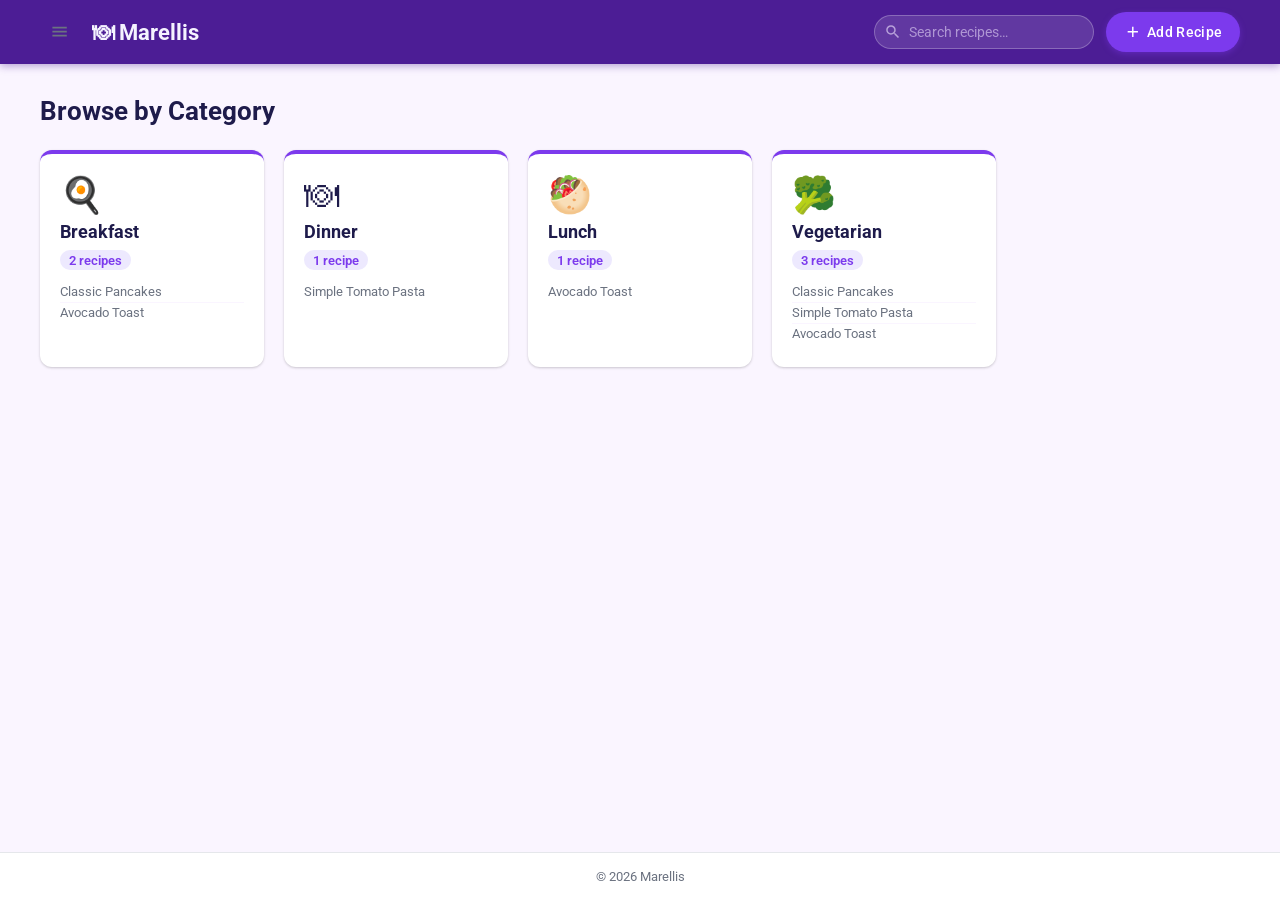
==== commit cd2111d4: "Fix icons using self-hosted SVG sprite, rename brand to Marellis Co-authored-by: victormarante <4180" ====
--- a/index.html
+++ b/index.html
@@ -4,26 +4,39 @@
     <meta charset="UTF-8" />
     <meta name="viewport" content="width=device-width, initial-scale=1.0" />
     <meta name="theme-color" content="#6d28d9" />
-    <title>Recipe Website</title>
+    <title>Marellis</title>
     <link rel="preconnect" href="https://fonts.googleapis.com">
     <link rel="preconnect" href="https://fonts.gstatic.com" crossorigin>
     <link href="https://fonts.googleapis.com/css2?family=Roboto:wght@300;400;500;700&display=swap" rel="stylesheet">
-    <link href="https://fonts.googleapis.com/icon?family=Material+Icons+Round" rel="stylesheet">
     <link rel="stylesheet" type="text/css" href="style.css" />
   </head>
   <body>
+    <!-- Inline SVG icon sprite – no external font dependency -->
+    <svg aria-hidden="true" style="display:none" xmlns="http://www.w3.org/2000/svg">
+      <defs>
+        <symbol id="icon-menu" viewBox="0 0 24 24"><path d="M3 18h18v-2H3v2zm0-5h18v-2H3v2zm0-7v2h18V6H3z"/></symbol>
+        <symbol id="icon-search" viewBox="0 0 24 24"><path d="M15.5 14h-.79l-.28-.27A6.471 6.471 0 0 0 16 9.5 6.5 6.5 0 1 0 9.5 16c1.61 0 3.09-.59 4.23-1.57l.27.28v.79l5 4.99L20.49 19l-4.99-5zm-6 0C7.01 14 5 11.99 5 9.5S7.01 5 9.5 5 14 7.01 14 9.5 11.99 14 9.5 14z"/></symbol>
+        <symbol id="icon-add" viewBox="0 0 24 24"><path d="M19 13h-6v6h-2v-6H5v-2h6V5h2v6h6v2z"/></symbol>
+        <symbol id="icon-arrow_back" viewBox="0 0 24 24"><path d="M20 11H7.83l5.59-5.59L12 4l-8 8 8 8 1.41-1.41L7.83 13H20v-2z"/></symbol>
+        <symbol id="icon-add_link" viewBox="0 0 24 24"><path d="M17 7h-4v1.9h4c1.71 0 3.1 1.39 3.1 3.1 0 1.71-1.39 3.1-3.1 3.1h-4V17h4c2.76 0 5-2.24 5-5s-2.24-5-5-5zM11 17H7c-1.71 0-3.1-1.39-3.1-3.1 0-1.71 1.39-3.1 3.1-3.1h4V9H7c-2.76 0-5 2.24-5 5s2.24 5 5 5h4v-1.9zm-3-4h8v-2H8v2zm9-1v-2h-2v2h-2v2h2v2h2v-2h2v-2h-2z"/></symbol>
+        <symbol id="icon-save" viewBox="0 0 24 24"><path d="M17 3H5c-1.11 0-2 .9-2 2v14c0 1.1.89 2 2 2h14c1.1 0 2-.9 2-2V7l-4-4zm-5 16c-1.66 0-3-1.34-3-3s1.34-3 3-3 3 1.34 3 3-1.34 3-3 3zm3-10H5V5h10v4z"/></symbol>
+        <symbol id="icon-delete" viewBox="0 0 24 24"><path d="M6 19c0 1.1.9 2 2 2h8c1.1 0 2-.9 2-2V7H6v12zM19 4h-3.5l-1-1h-5l-1 1H5v2h14V4z"/></symbol>
+        <symbol id="icon-edit" viewBox="0 0 24 24"><path d="M3 17.25V21h3.75L17.81 9.94l-3.75-3.75L3 17.25zM20.71 7.04c.39-.39.39-1.02 0-1.41l-2.34-2.34c-.39-.39-1.02-.39-1.41 0l-1.83 1.83 3.75 3.75 1.83-1.83z"/></symbol>
+        <symbol id="icon-close" viewBox="0 0 24 24"><path d="M19 6.41L17.59 5 12 10.59 6.41 5 5 6.41 10.59 12 5 17.59 6.41 19 12 13.41 17.59 19 19 17.59 13.41 12z"/></symbol>
+        <symbol id="icon-link" viewBox="0 0 24 24"><path d="M3.9 12c0-1.71 1.39-3.1 3.1-3.1h4V7H7c-2.76 0-5 2.24-5 5s2.24 5 5 5h4v-1.9H7c-1.71 0-3.1-1.39-3.1-3.1zM8 13h8v-2H8v2zm9-6h-4v1.9h4c1.71 0 3.1 1.39 3.1 3.1 0 1.71-1.39 3.1-3.1 3.1h-4V17h4c2.76 0 5-2.24 5-5s-2.24-5-5-5z"/></symbol>
+        <symbol id="icon-public" viewBox="0 0 24 24"><path d="M12 2C6.48 2 2 6.48 2 12s4.48 10 10 10 10-4.48 10-10S17.52 2 12 2zm-1 17.93c-3.95-.49-7-3.85-7-7.93 0-.62.08-1.21.21-1.79L9 15v1c0 1.1.9 2 2 2v1.93zm6.9-2.54c-.26-.81-1-1.39-1.9-1.39h-1v-3c0-.55-.45-1-1-1H8v-2h2c.55 0 1-.45 1-1V7h2c1.1 0 2-.9 2-2v-.41c2.93 1.19 5 4.06 5 7.41 0 2.08-.8 3.97-2.1 5.39z"/></symbol>
+      </defs>
+    </svg>
+
     <header>
       <div class="header-content">
         <button class="btn-icon menu-toggle" id="btn-menu-toggle" aria-label="Toggle menu" title="Menu">
-          <span class="material-icons-round">menu</span>
+          <svg class="md-icon" aria-hidden="true"><use href="#icon-menu"/></svg>
         </button>
-        <h1>
-          <span class="material-icons-round">restaurant_menu</span>
-          Recipe Book
-        </h1>
+        <h1>🍽 Marellis</h1>
         <div class="header-actions">
           <div class="search-wrapper">
-            <span class="material-icons-round search-icon">search</span>
+            <svg class="md-icon search-icon" aria-hidden="true"><use href="#icon-search"/></svg>
             <input
               type="search"
               id="search-input"
@@ -32,7 +45,7 @@
             />
           </div>
           <button id="btn-add-recipe" class="btn btn-primary">
-            <span class="material-icons-round">add</span>
+            <svg class="md-icon" aria-hidden="true"><use href="#icon-add"/></svg>
             <span class="btn-label">Add Recipe</span>
           </button>
         </div>
@@ -73,7 +86,7 @@
         <!-- Recipe detail view -->
         <section id="view-detail" class="view hidden">
           <button class="btn btn-back" id="btn-back">
-            <span class="material-icons-round">arrow_back</span>
+            <svg class="md-icon" aria-hidden="true"><use href="#icon-arrow_back"/></svg>
             Back
           </button>
           <article id="recipe-detail"></article>
@@ -83,7 +96,7 @@
 
     <!-- Floating Action Button (mobile) -->
     <button id="fab-add" class="fab" aria-label="Add Recipe" title="Add Recipe">
-      <span class="material-icons-round">add</span>
+      <svg class="md-icon" aria-hidden="true"><use href="#icon-add"/></svg>
     </button>
 
     <!-- Add / Edit Recipe Modal -->
@@ -105,25 +118,25 @@
           <label>Ingredients <span class="required">*</span></label>
           <div id="ingredients-list" class="dynamic-list"></div>
           <button type="button" class="btn btn-secondary" id="btn-add-ingredient">
-            <span class="material-icons-round">add</span> Add Ingredient
+            <svg class="md-icon" aria-hidden="true"><use href="#icon-add"/></svg> Add Ingredient
           </button>
 
           <label>Steps <span class="required">*</span></label>
           <div id="steps-list" class="dynamic-list"></div>
           <button type="button" class="btn btn-secondary" id="btn-add-step">
-            <span class="material-icons-round">add</span> Add Step
+            <svg class="md-icon" aria-hidden="true"><use href="#icon-add"/></svg> Add Step
           </button>
 
           <label>Links <small>(optional)</small></label>
           <div id="links-list" class="dynamic-list"></div>
           <button type="button" class="btn btn-secondary" id="btn-add-link">
-            <span class="material-icons-round">add_link</span> Add Link
+            <svg class="md-icon" aria-hidden="true"><use href="#icon-add_link"/></svg> Add Link
           </button>
 
           <p id="form-error" class="form-error hidden" role="alert"></p>
           <div class="form-actions">
             <button type="submit" class="btn btn-primary" id="btn-save">
-              <span class="material-icons-round">save</span> Save Recipe
+              <svg class="md-icon" aria-hidden="true"><use href="#icon-save"/></svg> Save Recipe
             </button>
             <button type="button" class="btn btn-ghost" id="btn-cancel">Cancel</button>
           </div>
@@ -138,7 +151,7 @@
         <p>Are you sure you want to delete <strong id="delete-recipe-name"></strong>? This cannot be undone.</p>
         <div class="form-actions">
           <button class="btn btn-danger" id="btn-confirm-delete">
-            <span class="material-icons-round">delete</span> Delete
+            <svg class="md-icon" aria-hidden="true"><use href="#icon-delete"/></svg> Delete
           </button>
           <button class="btn btn-ghost" id="btn-cancel-delete">Cancel</button>
         </div>
@@ -146,7 +159,7 @@
     </div>
 
     <footer>
-      <p>&copy; 2026 Recipe Book</p>
+      <p>&copy; 2026 Marellis</p>
     </footer>
 
     <script src="app.js"></script>
--- a/style.css
+++ b/style.css
@@ -35,6 +35,16 @@
   flex-direction: column;
 }
 
+/* ── SVG Icons ────────────────────────────────────── */
+.md-icon {
+  width: 1.25em;
+  height: 1.25em;
+  fill: currentColor;
+  flex-shrink: 0;
+  display: inline-block;
+  vertical-align: middle;
+}
+
 /* ── Header ───────────────────────────────────────── */
 header {
   background: var(--clr-sidebar);
@@ -63,7 +73,7 @@
   gap: .4rem;
 }
 
-header h1 .material-icons-round { font-size: 1.6rem; }
+header h1 .md-icon { width: 1.6rem; height: 1.6rem; }
 
 .menu-toggle {
   display: none;
@@ -80,7 +90,7 @@
   justify-content: center;
 }
 .menu-toggle:hover { background: rgba(255,255,255,.15); }
-.menu-toggle .material-icons-round { font-size: 1.5rem; }
+.menu-toggle .md-icon { width: 1.5rem; height: 1.5rem; }
 
 .header-actions {
   display: flex;
@@ -100,8 +110,10 @@
   position: absolute;
   left: .6rem;
   color: rgba(240,230,255,.6);
-  font-size: 1.1rem;
+  width: 1.1rem;
+  height: 1.1rem;
   pointer-events: none;
+  fill: rgba(240,230,255,.6);
 }
 
 #search-input {
@@ -141,7 +153,7 @@
   letter-spacing: .025em;
   min-height: 40px;
 }
-.btn .material-icons-round { font-size: 1.1rem; }
+.btn .md-icon { width: 1.1rem; height: 1.1rem; }
 .btn-primary  { background: var(--clr-primary);  color: #fff; box-shadow: 0 2px 6px rgba(124,58,237,.4); }
 .btn-primary:hover  { background: var(--clr-primary-dk); box-shadow: 0 4px 12px rgba(124,58,237,.45); }
 .btn-secondary { background: transparent; color: var(--clr-primary); border: 1.5px solid var(--clr-primary); }
@@ -164,7 +176,7 @@
   min-height: 40px;
 }
 .btn-icon:hover { background: rgba(124,58,237,.1); }
-.btn-icon .material-icons-round { font-size: 1.2rem; color: var(--clr-muted); }
+.btn-icon .md-icon { width: 1.2rem; height: 1.2rem; fill: var(--clr-muted); }
 .btn-back {
   background: transparent;
   color: var(--clr-primary);
@@ -203,7 +215,7 @@
   z-index: 90;
   transition: var(--transition);
 }
-.fab .material-icons-round { font-size: 1.6rem; }
+.fab .md-icon { width: 1.6rem; height: 1.6rem; }
 .fab:hover { background: var(--clr-accent-dk); box-shadow: 0 6px 20px rgba(219,39,119,.55); transform: scale(1.05); }
 
 /* ── Categories home ─────────────────────────────── */
@@ -460,7 +472,7 @@
   transition: var(--transition);
 }
 .detail-links a:hover { background: var(--clr-primary); color: #fff; }
-.detail-links a .material-icons-round { font-size: 1rem; }
+.detail-links a .md-icon { width: 1rem; height: 1rem; }
 
 /* ── Empty / utility ──────────────────────────────── */
 .empty-msg {
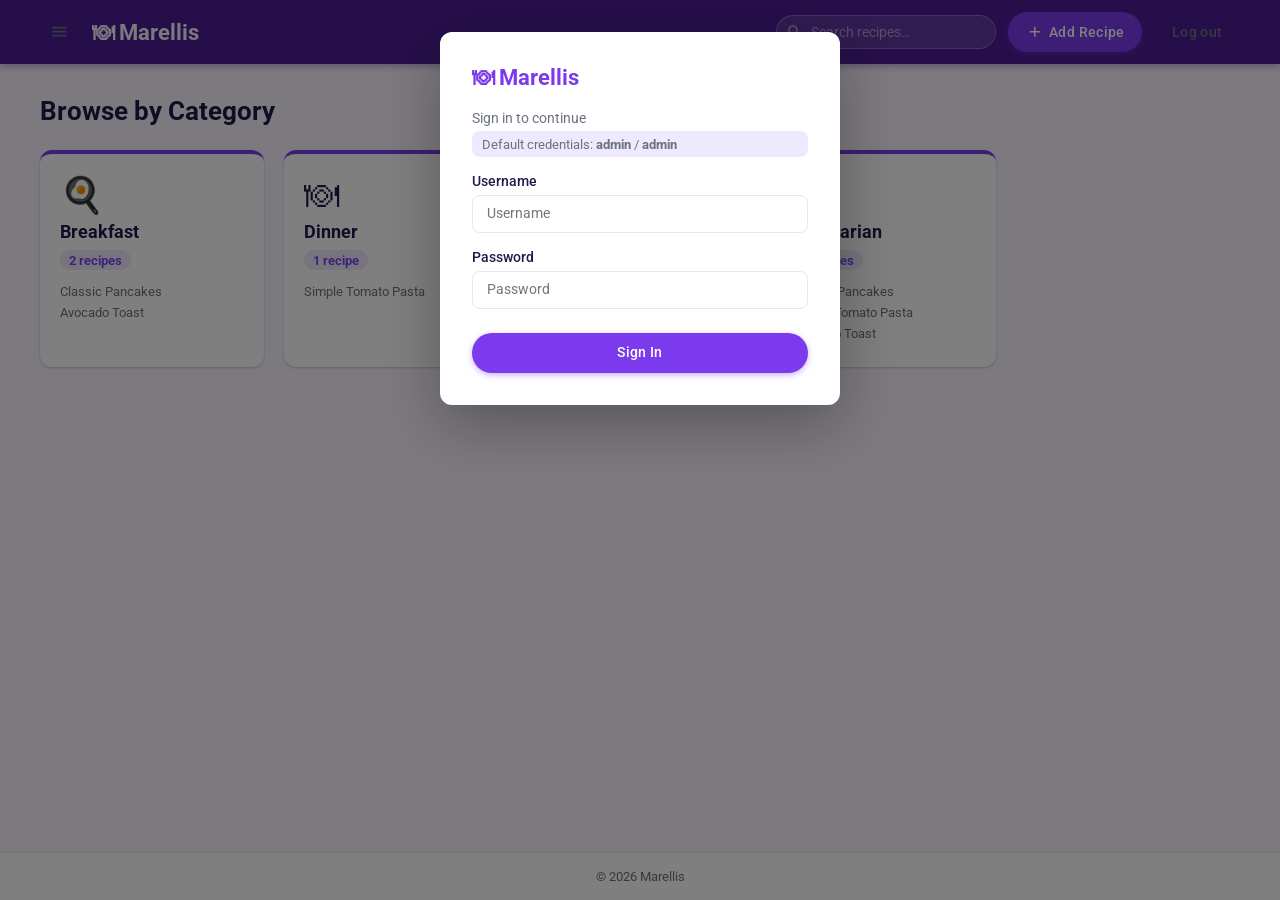
==== commit a0ca390b: "Fix recipe links, add login, tags, logo navigation, and delete protection Co-authored-by: victormara" ====
--- a/index.html
+++ b/index.html
@@ -33,7 +33,7 @@
         <button class="btn-icon menu-toggle" id="btn-menu-toggle" aria-label="Toggle menu" title="Menu">
           <svg class="md-icon" aria-hidden="true"><use href="#icon-menu"/></svg>
         </button>
-        <h1>🍽 Marellis</h1>
+        <h1 id="logo">🍽 Marellis</h1>
         <div class="header-actions">
           <div class="search-wrapper">
             <svg class="md-icon search-icon" aria-hidden="true"><use href="#icon-search"/></svg>
@@ -48,6 +48,7 @@
             <svg class="md-icon" aria-hidden="true"><use href="#icon-add"/></svg>
             <span class="btn-label">Add Recipe</span>
           </button>
+          <button id="btn-logout" class="btn btn-ghost btn-logout-header">Log out</button>
         </div>
       </div>
     </header>
@@ -115,6 +116,9 @@
           <label for="form-categories">Categories <span class="required">*</span> <small>(comma-separated)</small></label>
           <input type="text" id="form-categories" placeholder="e.g. Breakfast, Vegetarian" required />
 
+          <label for="form-tags">Tags <small>(comma-separated, searchable)</small></label>
+          <input type="text" id="form-tags" placeholder="e.g. quick, spicy, comfort-food" />
+
           <label>Ingredients <span class="required">*</span></label>
           <div id="ingredients-list" class="dynamic-list"></div>
           <button type="button" class="btn btn-secondary" id="btn-add-ingredient">
@@ -149,6 +153,7 @@
       <div class="modal modal-sm">
         <h2 id="delete-title">Delete Recipe</h2>
         <p>Are you sure you want to delete <strong id="delete-recipe-name"></strong>? This cannot be undone.</p>
+        <p id="delete-block-msg" class="form-error hidden" role="alert"></p>
         <div class="form-actions">
           <button class="btn btn-danger" id="btn-confirm-delete">
             <svg class="md-icon" aria-hidden="true"><use href="#icon-delete"/></svg> Delete
@@ -162,6 +167,25 @@
       <p>&copy; 2026 Marellis</p>
     </footer>
 
+    <!-- Login overlay -->
+    <div id="login-overlay" class="modal-overlay" role="dialog" aria-modal="true" aria-labelledby="login-title">
+      <div class="modal modal-sm">
+        <h2 id="login-title">🍽 Marellis</h2>
+        <p class="login-subtitle">Sign in to continue</p>
+        <p class="login-hint">Default credentials: <strong>admin</strong> / <strong>admin</strong></p>
+        <form id="login-form" novalidate>
+          <label for="login-username">Username</label>
+          <input type="text" id="login-username" placeholder="Username" required autocomplete="username" />
+          <label for="login-password">Password</label>
+          <input type="password" id="login-password" placeholder="Password" required autocomplete="current-password" />
+          <p id="login-error" class="form-error hidden" role="alert">Incorrect username or password.</p>
+          <div class="form-actions">
+            <button type="submit" class="btn btn-primary" style="width:100%;justify-content:center">Sign In</button>
+          </div>
+        </form>
+      </div>
+    </div>
+
     <script src="app.js"></script>
   </body>
 </html>
--- a/style.css
+++ b/style.css
@@ -71,7 +71,9 @@
   display: flex;
   align-items: center;
   gap: .4rem;
-}
+  cursor: pointer;
+}
+header h1:hover { opacity: .85; }
 
 header h1 .md-icon { width: 1.6rem; height: 1.6rem; }
 
@@ -91,6 +93,13 @@
 }
 .menu-toggle:hover { background: rgba(255,255,255,.15); }
 .menu-toggle .md-icon { width: 1.5rem; height: 1.5rem; }
+
+.btn-logout-header {
+  color: var(--clr-sidebar-tx);
+  font-size: .82rem;
+  padding: .35rem .75rem;
+}
+.btn-logout-header:hover { background: rgba(255,255,255,.15); }
 
 .header-actions {
   display: flex;
@@ -474,6 +483,36 @@
 .detail-links a:hover { background: var(--clr-primary); color: #fff; }
 .detail-links a .md-icon { width: 1rem; height: 1rem; }
 
+/* ── Detail tags ──────────────────────────────────── */
+.detail-tags {
+  display: flex;
+  flex-wrap: wrap;
+  gap: .3rem;
+  margin-bottom: 1rem;
+}
+
+.tag-label {
+  font-size: .78rem;
+  color: var(--clr-muted);
+  font-style: italic;
+}
+
+/* ── Login form ───────────────────────────────────── */
+.login-subtitle {
+  color: var(--clr-muted);
+  font-size: .9rem;
+  margin-bottom: .25rem;
+}
+
+.login-hint {
+  font-size: .8rem;
+  color: var(--clr-muted);
+  background: var(--clr-primary-lt);
+  border-radius: var(--radius-sm);
+  padding: .35rem .65rem;
+  margin-bottom: .5rem;
+}
+
 /* ── Empty / utility ──────────────────────────────── */
 .empty-msg {
   color: var(--clr-muted);
@@ -510,7 +549,7 @@
 .modal h2 { margin-bottom: 1.25rem; font-size: 1.4rem; font-weight: 700; color: var(--clr-primary); }
 
 /* ── Form ─────────────────────────────────────────── */
-#recipe-form label {
+#recipe-form label, #login-form label {
   display: block;
   font-size: .85rem;
   font-weight: 500;
@@ -518,10 +557,12 @@
   margin-bottom: .35rem;
   color: var(--clr-text);
 }
-#recipe-form label small { font-weight: 400; color: var(--clr-muted); }
+#recipe-form label small, #login-form label small { font-weight: 400; color: var(--clr-muted); }
 
 #recipe-form input[type="text"],
-#recipe-form textarea {
+#recipe-form textarea,
+#login-form input[type="text"],
+#login-form input[type="password"] {
   width: 100%;
   padding: .6rem .85rem;
   border: 1.5px solid var(--clr-border);
@@ -533,7 +574,9 @@
   color: var(--clr-text);
 }
 #recipe-form input[type="text"]:focus,
-#recipe-form textarea:focus {
+#recipe-form textarea:focus,
+#login-form input[type="text"]:focus,
+#login-form input[type="password"]:focus {
   border-color: var(--clr-primary);
   box-shadow: 0 0 0 3px rgba(124,58,237,.15);
 }
